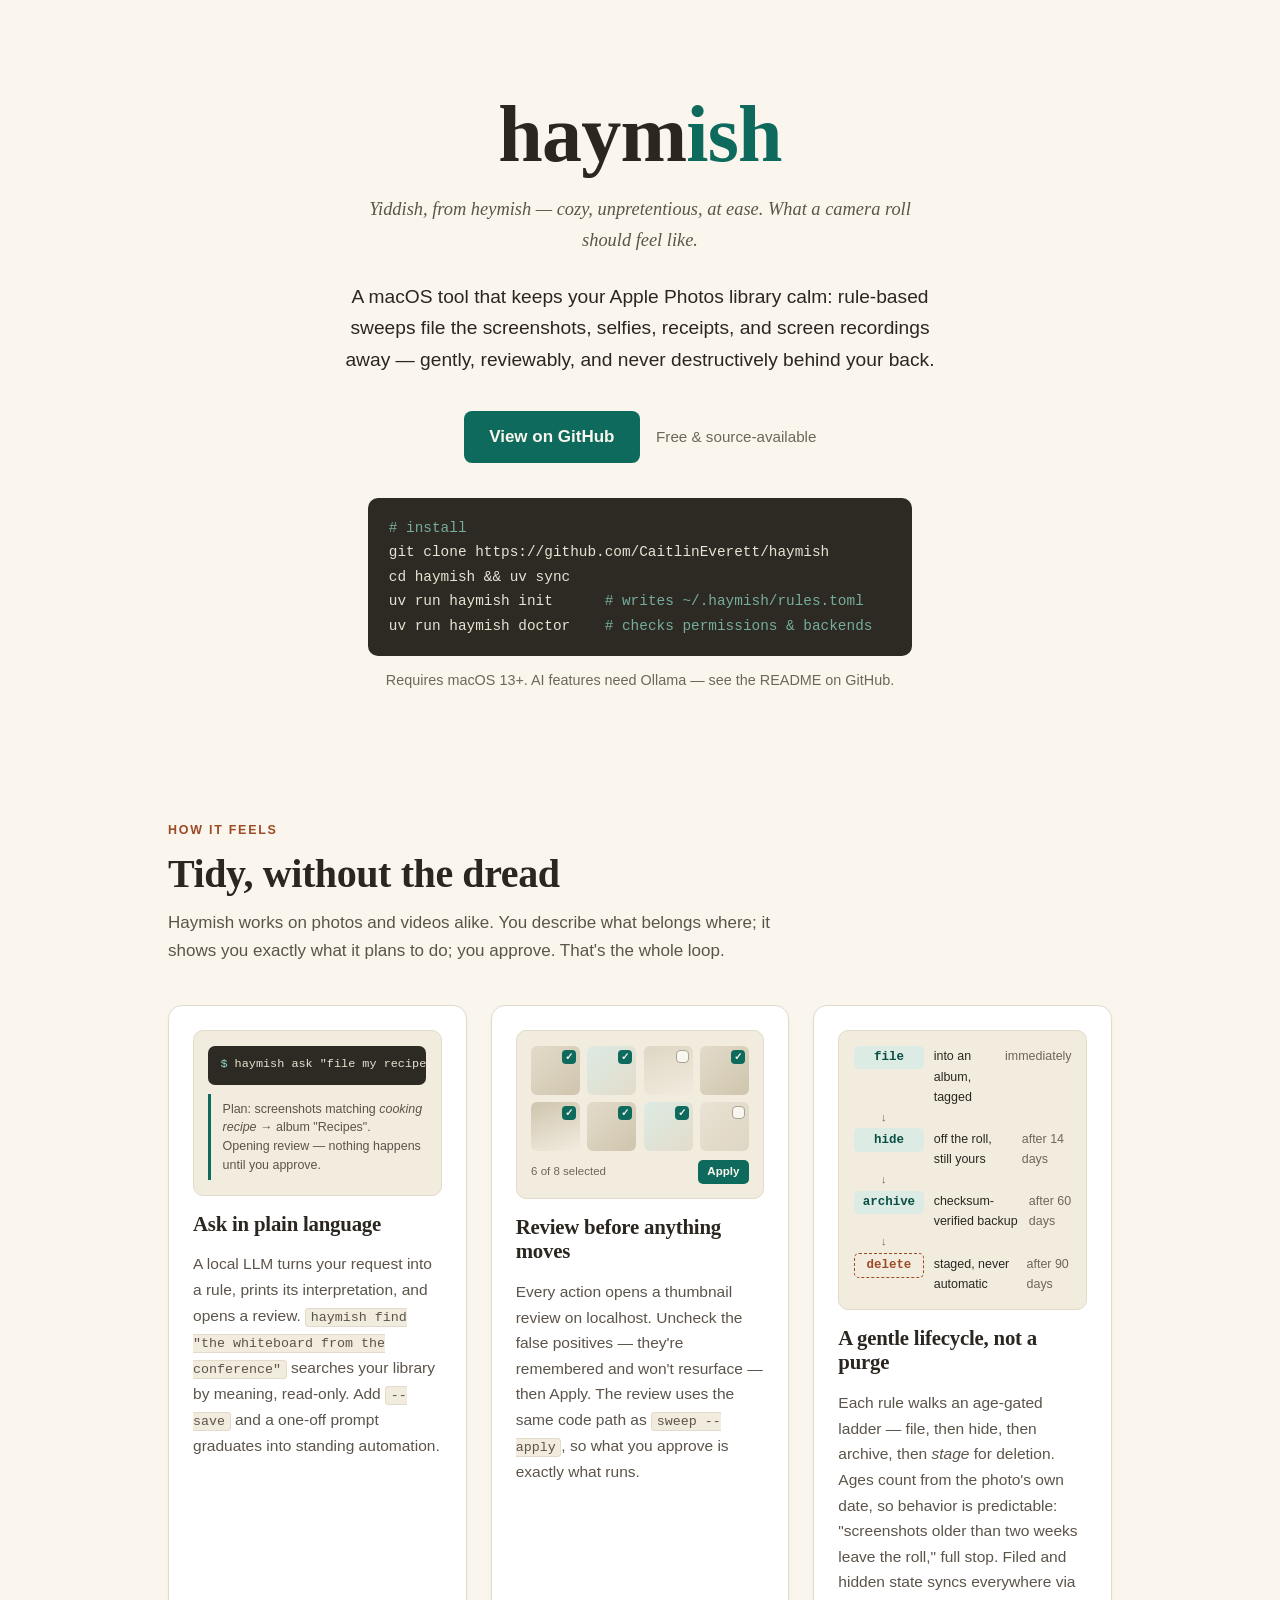
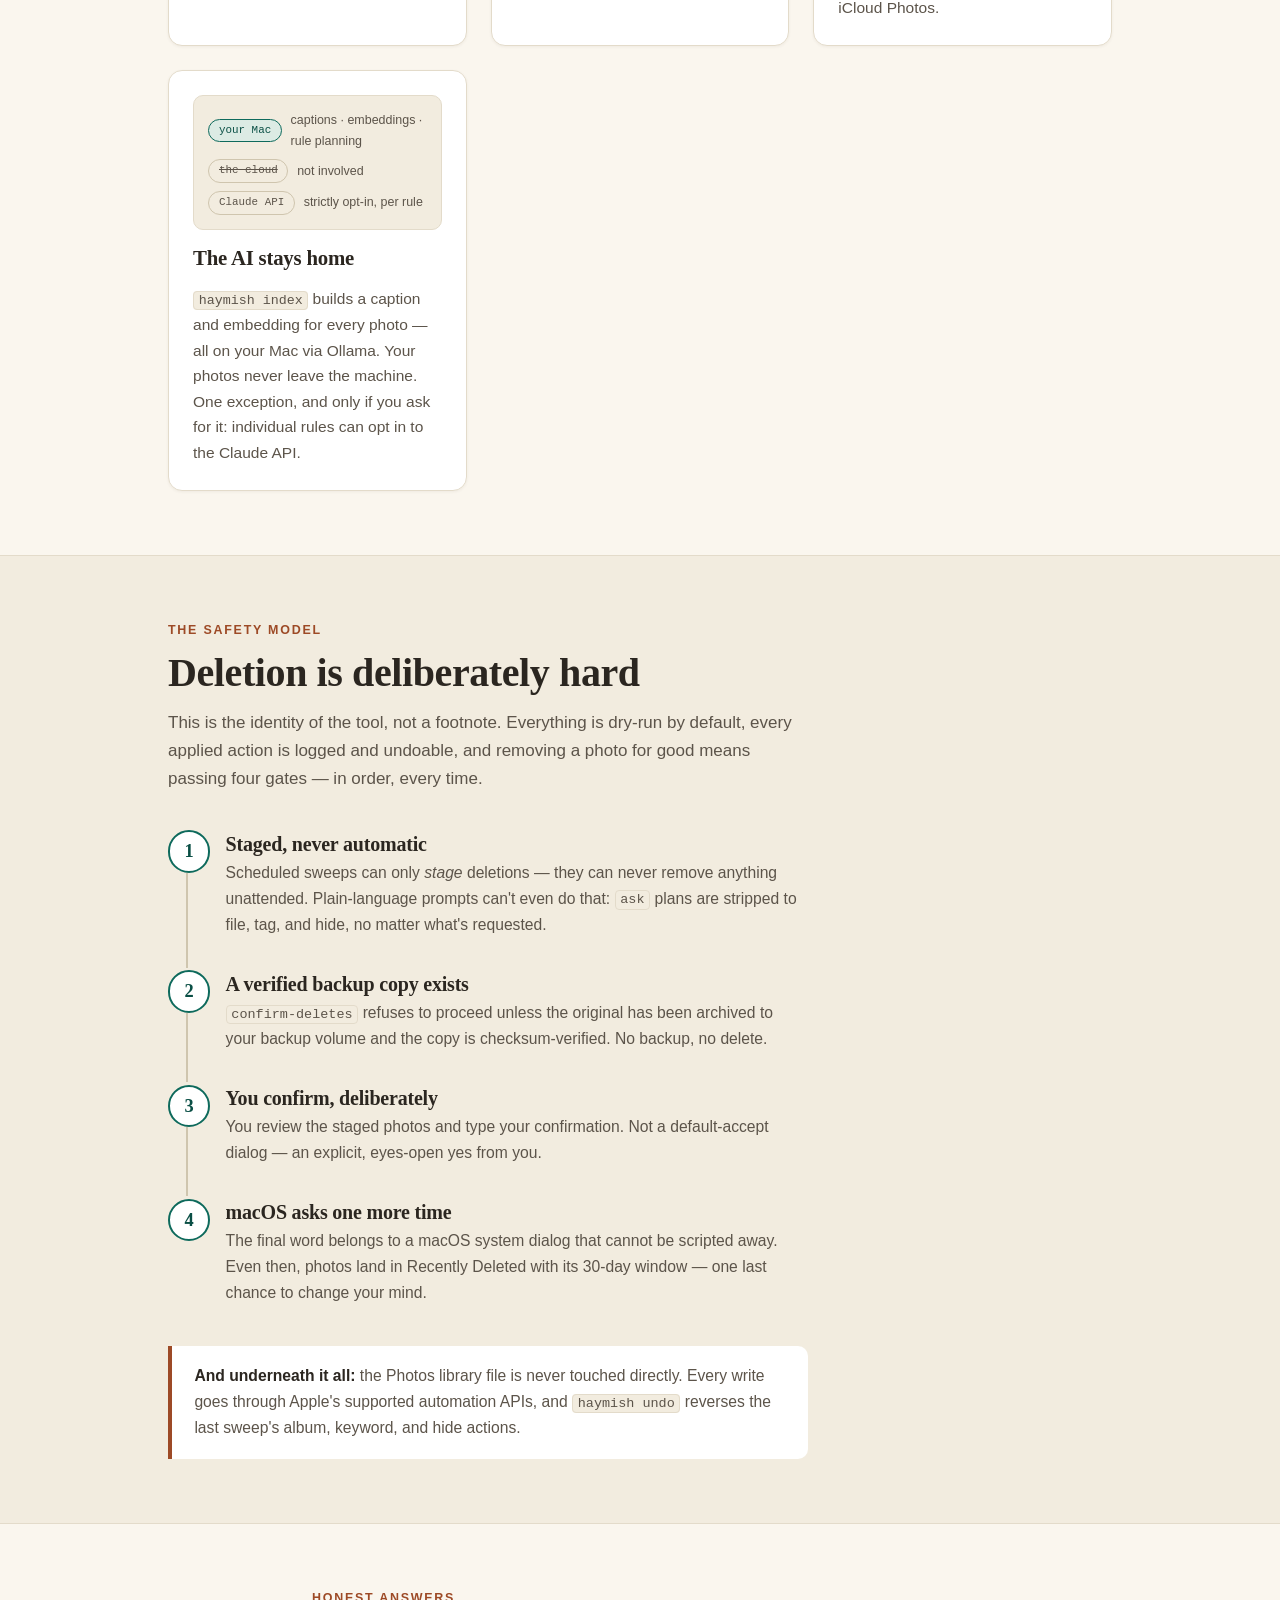
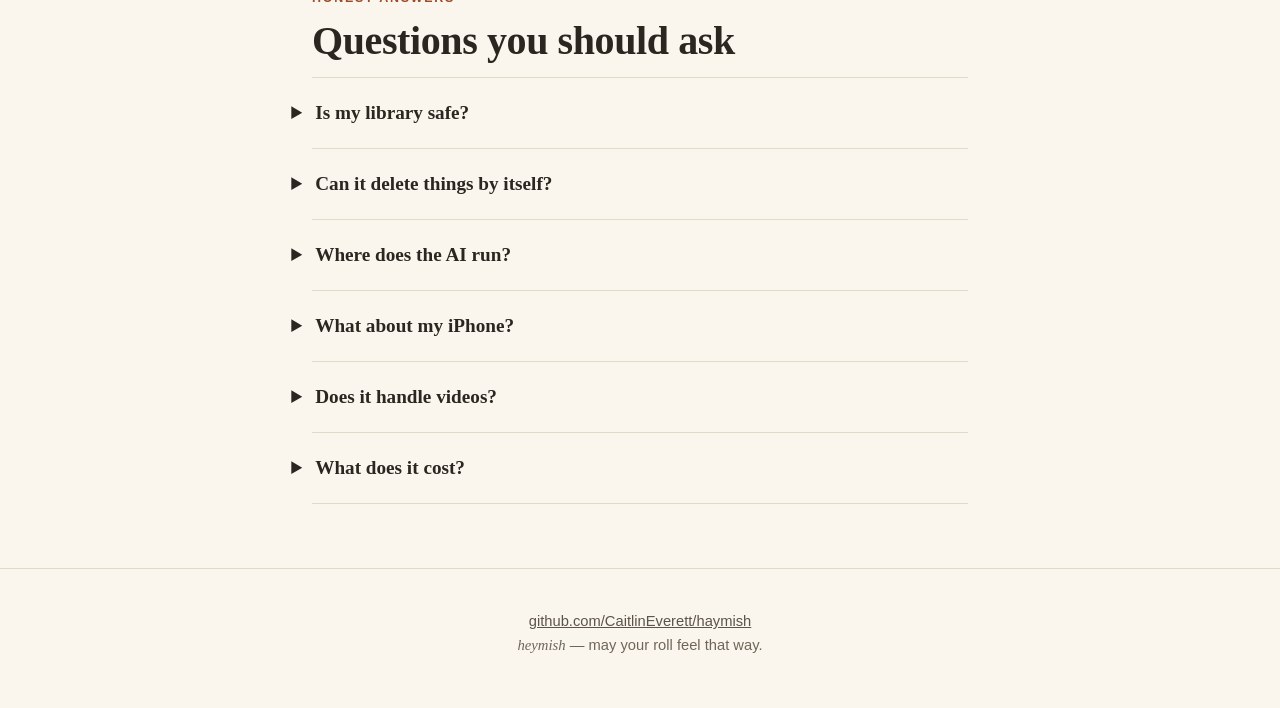
==== site/index.html @ 24013d5f "Add the dashboard daemon, MCP server, and marketing site - haymish serve: persistent localhost daemo" ====
<!DOCTYPE html>
<html lang="en">
<head>
<meta charset="utf-8">
<meta name="viewport" content="width=device-width, initial-scale=1">
<title>Haymish — a calm camera roll</title>
<meta name="description" content="Haymish is a macOS tool that keeps your Apple Photos camera roll feeling calm: rule-based sweeps, plain-language control, local AI, and deletion that is deliberately hard.">
<style>
:root {
  --paper: #faf6ee;
  --paper-raised: #ffffff;
  --paper-sunken: #f2ecdf;
  --ink: #2b2620;
  --ink-soft: #5c544a;
  --ink-faint: #6f6659;
  --accent: #0e6a5c;
  --accent-soft: #dcebe4;
  --accent-ink: #0a4f45;
  --clay: #9d4a26;
  --line: #e3dbca;
  --line-strong: #cfc5ae;
  --code-bg: #2d2a24;
  --code-ink: #e9e2d2;
  --code-accent: #8fd8c5;
  --serif: "Iowan Old Style", "Palatino Nova", Palatino, "Palatino Linotype", "Book Antiqua", Georgia, serif;
  --sans: -apple-system, BlinkMacSystemFont, "Segoe UI", "Helvetica Neue", Arial, sans-serif;
  --mono: ui-monospace, "SF Mono", Menlo, Consolas, monospace;
}
@media (prefers-color-scheme: dark) {
  :root {
    --paper: #211d17;
    --paper-raised: #2a251e;
    --paper-sunken: #1a1712;
    --ink: #ede5d6;
    --ink-soft: #c2b8a6;
    --ink-faint: #978d7d;
    --accent: #63c4ae;
    --accent-soft: #1e352e;
    --accent-ink: #8ad8c4;
    --clay: #de8a5f;
    --line: #3a342a;
    --line-strong: #4c453a;
    --code-bg: #17140f;
    --code-ink: #ddd5c4;
    --code-accent: #7fceba;
  }
}

* { margin: 0; padding: 0; box-sizing: border-box; }
html { scroll-behavior: smooth; }
@media (prefers-reduced-motion: reduce) {
  html { scroll-behavior: auto; }
  *, *::before, *::after { transition: none !important; animation: none !important; }
}
body {
  background: var(--paper);
  color: var(--ink);
  font-family: var(--sans);
  font-size: 1.0625rem;
  line-height: 1.65;
  -webkit-font-smoothing: antialiased;
}
h1, h2, h3 { font-family: var(--serif); font-weight: 600; line-height: 1.15; letter-spacing: -0.01em; }
a { color: var(--accent); }
a:hover { color: var(--accent-ink); }
code { font-family: var(--mono); font-size: 0.86em; }
p code, li code, dd code {
  background: var(--paper-sunken);
  border: 1px solid var(--line);
  border-radius: 4px;
  padding: 0.08em 0.35em;
}
.wrap { max-width: 62rem; margin: 0 auto; padding: 0 1.5rem; }
.narrow { max-width: 44rem; }

/* ---------- Hero ---------- */
.hero { padding: 5.5rem 0 4rem; text-align: center; }
.hero h1 {
  font-size: clamp(3rem, 9vw, 5rem);
  color: var(--ink);
}
.hero h1 .tail { color: var(--accent); }
.gloss {
  font-family: var(--serif);
  font-style: italic;
  color: var(--ink-soft);
  margin: 0.9rem auto 0;
  max-width: 34rem;
  font-size: 1.15rem;
}
.hero .what {
  margin: 1.6rem auto 0;
  max-width: 38rem;
  font-size: 1.2rem;
  color: var(--ink);
}
.cta-row {
  margin-top: 2.2rem;
  display: flex;
  gap: 1rem;
  justify-content: center;
  flex-wrap: wrap;
  align-items: center;
}
.btn {
  display: inline-block;
  background: var(--accent);
  color: var(--paper);
  font-weight: 600;
  text-decoration: none;
  padding: 0.75rem 1.6rem;
  border-radius: 8px;
  transition: background 0.15s ease;
}
.btn:hover { background: var(--accent-ink); color: var(--paper); }
@media (prefers-color-scheme: dark) {
  .btn { color: #10201b; }
  .btn:hover { color: #10201b; }
}
.hero .free-note { color: var(--ink-faint); font-size: 0.95rem; }
.install {
  margin: 2.2rem auto 0;
  max-width: 34rem;
  text-align: left;
  background: var(--code-bg);
  color: var(--code-ink);
  border-radius: 10px;
  padding: 1.1rem 1.3rem;
  overflow-x: auto;
}
.install code { font-size: 0.9rem; line-height: 1.7; display: block; white-space: pre; }
.install .c { color: var(--code-accent); opacity: 0.75; }
.reqs { margin-top: 0.8rem; color: var(--ink-faint); font-size: 0.9rem; }

/* ---------- Sections ---------- */
section { padding: 4rem 0; }
section + section { border-top: 1px solid var(--line); }
.kicker {
  font-family: var(--sans);
  text-transform: uppercase;
  letter-spacing: 0.14em;
  font-size: 0.78rem;
  font-weight: 700;
  color: var(--clay);
  margin-bottom: 0.6rem;
}
section > .wrap > h2 { font-size: clamp(1.8rem, 4.5vw, 2.5rem); margin-bottom: 0.8rem; }
.lede { color: var(--ink-soft); max-width: 40rem; margin-bottom: 2.5rem; }

/* ---------- Vignettes ---------- */
.vignettes {
  display: grid;
  grid-template-columns: repeat(auto-fit, minmax(17rem, 1fr));
  gap: 1.5rem;
}
.vignette {
  background: var(--paper-raised);
  border: 1px solid var(--line);
  border-radius: 14px;
  padding: 1.5rem;
  display: flex;
  flex-direction: column;
  gap: 1rem;
  box-shadow: 0 1px 3px rgba(60, 48, 30, 0.06);
}
.vignette h3 { font-size: 1.3rem; }
.vignette p { color: var(--ink-soft); font-size: 0.97rem; }
.mock {
  border: 1px solid var(--line);
  border-radius: 10px;
  background: var(--paper-sunken);
  padding: 0.9rem;
  font-size: 0.8rem;
}

/* mock: ask box */
.mock-ask .promptline {
  font-family: var(--mono);
  background: var(--code-bg);
  color: var(--code-ink);
  border-radius: 7px;
  padding: 0.6rem 0.75rem;
  font-size: 0.74rem;
  overflow-x: auto;
  white-space: nowrap;
}
.mock-ask .promptline .dollar { color: var(--code-accent); }
.mock-ask .plan {
  margin-top: 0.6rem;
  border-left: 3px solid var(--accent);
  padding: 0.35rem 0 0.35rem 0.7rem;
  color: var(--ink-soft);
  font-size: 0.78rem;
  line-height: 1.5;
}

/* mock: review grid */
.mock-grid { display: grid; grid-template-columns: repeat(4, 1fr); gap: 0.45rem; }
.thumb {
  aspect-ratio: 1;
  border-radius: 6px;
  position: relative;
  background: linear-gradient(135deg, var(--line) 0%, var(--line-strong) 100%);
}
.thumb.t2 { background: linear-gradient(135deg, var(--accent-soft), var(--line)); }
.thumb.t3 { background: linear-gradient(160deg, var(--line-strong), var(--paper-sunken)); }
.thumb::after {
  content: "✓";
  position: absolute;
  top: 4px; right: 4px;
  width: 14px; height: 14px;
  border-radius: 4px;
  background: var(--accent);
  color: var(--paper);
  font-size: 10px;
  line-height: 14px;
  text-align: center;
  font-weight: 700;
}
@media (prefers-color-scheme: dark) { .thumb::after { color: #10201b; } }
.thumb.unchecked { opacity: 0.55; }
.thumb.unchecked::after {
  content: "";
  background: var(--paper-raised);
  border: 1.5px solid var(--ink-faint);
  width: 11px; height: 11px;
}
.mock-review .applybar {
  margin-top: 0.55rem;
  display: flex;
  justify-content: space-between;
  align-items: center;
  color: var(--ink-faint);
  font-size: 0.72rem;
}
.mock-review .applybtn {
  background: var(--accent);
  color: var(--paper);
  border-radius: 5px;
  padding: 0.15rem 0.6rem;
  font-weight: 600;
}
@media (prefers-color-scheme: dark) { .mock-review .applybtn { color: #10201b; } }

/* mock: ladder */
.mock-ladder { display: flex; flex-direction: column; gap: 0.4rem; }
.rung {
  display: flex;
  align-items: baseline;
  gap: 0.6rem;
  font-size: 0.78rem;
}
.rung .stage {
  font-family: var(--mono);
  font-weight: 700;
  color: var(--accent-ink);
  background: var(--accent-soft);
  border-radius: 5px;
  padding: 0.08rem 0.5rem;
  min-width: 4.4rem;
  text-align: center;
}
.rung.last .stage { color: var(--clay); background: transparent; border: 1px dashed var(--clay); }
.rung .when { color: var(--ink-faint); }
.rung-arrow { color: var(--ink-faint); padding-left: 1.7rem; font-size: 0.7rem; line-height: 0.7; }

/* mock: local AI */
.mock-local { display: flex; flex-direction: column; gap: 0.5rem; align-items: stretch; }
.laptop-line {
  display: flex; align-items: center; gap: 0.55rem;
  font-size: 0.78rem; color: var(--ink-soft);
}
.chip {
  font-family: var(--mono);
  font-size: 0.68rem;
  border-radius: 999px;
  padding: 0.12rem 0.6rem;
  border: 1px solid var(--line-strong);
  color: var(--ink-soft);
  white-space: nowrap;
}
.chip.on { border-color: var(--accent); color: var(--accent-ink); background: var(--accent-soft); }
.chip.off { text-decoration: line-through; color: var(--ink-soft); }

/* ---------- Safety stepper ---------- */
.safety { background: var(--paper-sunken); }
.stepper { list-style: none; counter-reset: gate; margin-top: 2.5rem; }
.stepper li {
  counter-increment: gate;
  position: relative;
  padding: 0 0 2.2rem 3.6rem;
}
.stepper li:last-child { padding-bottom: 0; }
.stepper li::before {
  content: counter(gate);
  position: absolute;
  left: 0; top: -0.15rem;
  width: 2.4rem; height: 2.4rem;
  border-radius: 50%;
  background: var(--paper-raised);
  border: 2px solid var(--accent);
  color: var(--accent-ink);
  font-family: var(--serif);
  font-weight: 700;
  font-size: 1.15rem;
  display: flex;
  align-items: center;
  justify-content: center;
}
.stepper li::after {
  content: "";
  position: absolute;
  left: calc(1.2rem - 1px);
  top: 2.5rem;
  bottom: 0.3rem;
  width: 2px;
  background: var(--line-strong);
}
.stepper li:last-child::after { display: none; }
.stepper h3 { font-size: 1.25rem; margin-bottom: 0.25rem; }
.stepper p { color: var(--ink-soft); max-width: 36rem; font-size: 0.98rem; }
.safety .coda {
  margin-top: 2.5rem;
  padding: 1.1rem 1.4rem;
  border-left: 4px solid var(--clay);
  background: var(--paper-raised);
  border-radius: 0 10px 10px 0;
  max-width: 40rem;
  color: var(--ink-soft);
  font-size: 0.98rem;
}
.safety .coda strong { color: var(--ink); }

/* ---------- FAQ ---------- */
.faq details {
  border-bottom: 1px solid var(--line);
  padding: 0.4rem 0;
}
.faq details:first-of-type { border-top: 1px solid var(--line); }
.faq summary {
  cursor: pointer;
  font-family: var(--serif);
  font-size: 1.2rem;
  font-weight: 600;
  padding: 0.8rem 0.2rem;
  list-style-position: outside;
}
.faq summary:hover { color: var(--accent-ink); }
.faq details p {
  padding: 0 0.2rem 1.1rem;
  color: var(--ink-soft);
  max-width: 40rem;
}
.faq .yesno { font-weight: 700; color: var(--accent-ink); }
.faq .no { color: var(--clay); }

/* ---------- Footer ---------- */
footer {
  border-top: 1px solid var(--line);
  padding: 2.5rem 0 3rem;
  text-align: center;
  color: var(--ink-faint);
  font-size: 0.92rem;
}
footer a { color: var(--ink-soft); }
footer .word { font-family: var(--serif); font-style: italic; }
</style>
</head>
<body>

<header class="hero">
  <div class="wrap">
    <h1>haym<span class="tail">ish</span></h1>
    <p class="gloss">Yiddish, from <em>heymish</em> — cozy, unpretentious, at&nbsp;ease. What a camera roll should feel like.</p>
    <p class="what">A macOS tool that keeps your Apple Photos library calm: rule-based sweeps file the screenshots, selfies, receipts, and screen recordings away — gently, reviewably, and never destructively behind your back.</p>
    <div class="cta-row">
      <a class="btn" href="https://github.com/CaitlinEverett/haymish">View on GitHub</a>
      <span class="free-note">Free &amp; source-available</span>
    </div>
    <div class="install" role="figure" aria-label="Install commands">
      <code><span class="c"># install</span>
git clone https://github.com/CaitlinEverett/haymish
cd haymish &amp;&amp; uv sync
uv run haymish init      <span class="c"># writes ~/.haymish/rules.toml</span>
uv run haymish doctor    <span class="c"># checks permissions &amp; backends</span></code>
    </div>
    <p class="reqs">Requires macOS 13+. AI features need Ollama — see the README on GitHub.</p>
  </div>
</header>

<main>

<section id="how-it-feels">
  <div class="wrap">
    <p class="kicker">How it feels</p>
    <h2>Tidy, without the dread</h2>
    <p class="lede">Haymish works on photos and videos alike. You describe what belongs where; it shows you exactly what it plans to do; you approve. That's the whole loop.</p>
    <div class="vignettes">

      <article class="vignette">
        <div class="mock mock-ask" aria-hidden="true">
          <div class="promptline"><span class="dollar">$</span> haymish ask "file my recipe screenshots into Recipes"</div>
          <div class="plan">Plan: screenshots matching <em>cooking recipe</em> → album "Recipes".<br>Opening review — nothing happens until you approve.</div>
        </div>
        <h3>Ask in plain language</h3>
        <p>A local LLM turns your request into a rule, prints its interpretation, and opens a review. <code>haymish find "the whiteboard from the conference"</code> searches your library by meaning, read-only. Add <code>--save</code> and a one-off prompt graduates into standing automation.</p>
      </article>

      <article class="vignette">
        <div class="mock mock-review" aria-hidden="true">
          <div class="mock-grid">
            <div class="thumb"></div><div class="thumb t2"></div><div class="thumb t3 unchecked"></div><div class="thumb"></div>
            <div class="thumb t3"></div><div class="thumb"></div><div class="thumb t2"></div><div class="thumb unchecked"></div>
          </div>
          <div class="applybar"><span>6 of 8 selected</span><span class="applybtn">Apply</span></div>
        </div>
        <h3>Review before anything moves</h3>
        <p>Every action opens a thumbnail review on localhost. Uncheck the false positives — they're remembered and won't resurface — then Apply. The review uses the same code path as <code>sweep --apply</code>, so what you approve is exactly what runs.</p>
      </article>

      <article class="vignette">
        <div class="mock mock-ladder" aria-hidden="true">
          <div class="rung"><span class="stage">file</span><span>into an album, tagged</span><span class="when">immediately</span></div>
          <div class="rung-arrow">↓</div>
          <div class="rung"><span class="stage">hide</span><span>off the roll, still yours</span><span class="when">after 14 days</span></div>
          <div class="rung-arrow">↓</div>
          <div class="rung"><span class="stage">archive</span><span>checksum-verified backup</span><span class="when">after 60 days</span></div>
          <div class="rung-arrow">↓</div>
          <div class="rung last"><span class="stage">delete</span><span>staged, never automatic</span><span class="when">after 90 days</span></div>
        </div>
        <h3>A gentle lifecycle, not a purge</h3>
        <p>Each rule walks an age-gated ladder — file, then hide, then archive, then <em>stage</em> for deletion. Ages count from the photo's own date, so behavior is predictable: "screenshots older than two weeks leave the roll," full stop. Filed and hidden state syncs everywhere via iCloud Photos.</p>
      </article>

      <article class="vignette">
        <div class="mock mock-local" aria-hidden="true">
          <div class="laptop-line"><span class="chip on">your Mac</span><span>captions · embeddings · rule planning</span></div>
          <div class="laptop-line"><span class="chip off">the cloud</span><span>not involved</span></div>
          <div class="laptop-line"><span class="chip">Claude API</span><span>strictly opt-in, per rule</span></div>
        </div>
        <h3>The AI stays home</h3>
        <p><code>haymish index</code> builds a caption and embedding for every photo — all on your Mac via Ollama. Your photos never leave the machine. One exception, and only if you ask for it: individual rules can opt in to the Claude API.</p>
      </article>

    </div>
  </div>
</section>

<section class="safety" id="safety">
  <div class="wrap">
    <p class="kicker">The safety model</p>
    <h2>Deletion is deliberately hard</h2>
    <p class="lede">This is the identity of the tool, not a footnote. Everything is dry-run by default, every applied action is logged and undoable, and removing a photo for good means passing four gates — in order, every time.</p>
    <ol class="stepper">
      <li>
        <h3>Staged, never automatic</h3>
        <p>Scheduled sweeps can only <em>stage</em> deletions — they can never remove anything unattended. Plain-language prompts can't even do that: <code>ask</code> plans are stripped to file, tag, and hide, no matter what's requested.</p>
      </li>
      <li>
        <h3>A verified backup copy exists</h3>
        <p><code>confirm-deletes</code> refuses to proceed unless the original has been archived to your backup volume and the copy is checksum-verified. No backup, no delete.</p>
      </li>
      <li>
        <h3>You confirm, deliberately</h3>
        <p>You review the staged photos and type your confirmation. Not a default-accept dialog — an explicit, eyes-open yes from you.</p>
      </li>
      <li>
        <h3>macOS asks one more time</h3>
        <p>The final word belongs to a macOS system dialog that cannot be scripted away. Even then, photos land in Recently Deleted with its 30-day window — one last chance to change your mind.</p>
      </li>
    </ol>
    <p class="coda"><strong>And underneath it all:</strong> the Photos library file is never touched directly. Every write goes through Apple's supported automation APIs, and <code>haymish undo</code> reverses the last sweep's album, keyword, and hide actions.</p>
  </div>
</section>

<section class="faq" id="faq">
  <div class="wrap narrow">
    <p class="kicker">Honest answers</p>
    <h2>Questions you should ask</h2>
    <details>
      <summary>Is my library safe?</summary>
      <p><span class="yesno">Yes.</span> Haymish never touches the Photos library file directly — all writes go through Apple's supported automation APIs. Everything is dry-run by default, every applied action is logged, and album, keyword, and hide actions are reversible with <code>haymish undo</code>. Deletion sits behind the four gates above.</p>
    </details>
    <details>
      <summary>Can it delete things by itself?</summary>
      <p><span class="yesno no">No.</span> Scheduled sweeps only stage deletions. Nothing is removed until you run <code>confirm-deletes</code>, which requires a checksum-verified backup copy, your typed confirmation, and macOS's own system dialog. Prompts can never delete at all.</p>
    </details>
    <details>
      <summary>Where does the AI run?</summary>
      <p>On your Mac, via Ollama — captions, embeddings, semantic search, and the planner behind <code>ask</code> all run locally. Your photos never leave the machine. The Claude API is available as a strictly per-rule opt-in; nothing uses it unless you say so in <code>rules.toml</code>.</p>
    </details>
    <details>
      <summary>What about my iPhone?</summary>
      <p>Haymish runs on your Mac, but its actions — albums, keywords, hidden state — sync everywhere through iCloud Photos. Sweep on the Mac; the calm roll shows up on your phone.</p>
    </details>
    <details>
      <summary>Does it handle videos?</summary>
      <p><span class="yesno">Yes.</span> Rules can target videos and screen recordings directly, the AI index captions each video's poster frame so <code>find</code> and <code>ask</code> see them, and every action — file, hide, archive, delete — works on videos the same as photos.</p>
    </details>
    <details>
      <summary>What does it cost?</summary>
      <p>Nothing. It's free, and the source is on <a href="https://github.com/CaitlinEverett/haymish">GitHub</a>.</p>
    </details>
  </div>
</section>

</main>

<footer>
  <div class="wrap">
    <p><a href="https://github.com/CaitlinEverett/haymish">github.com/CaitlinEverett/haymish</a></p>
    <p><span class="word">heymish</span> — may your roll feel that way.</p>
  </div>
</footer>

</body>
</html>
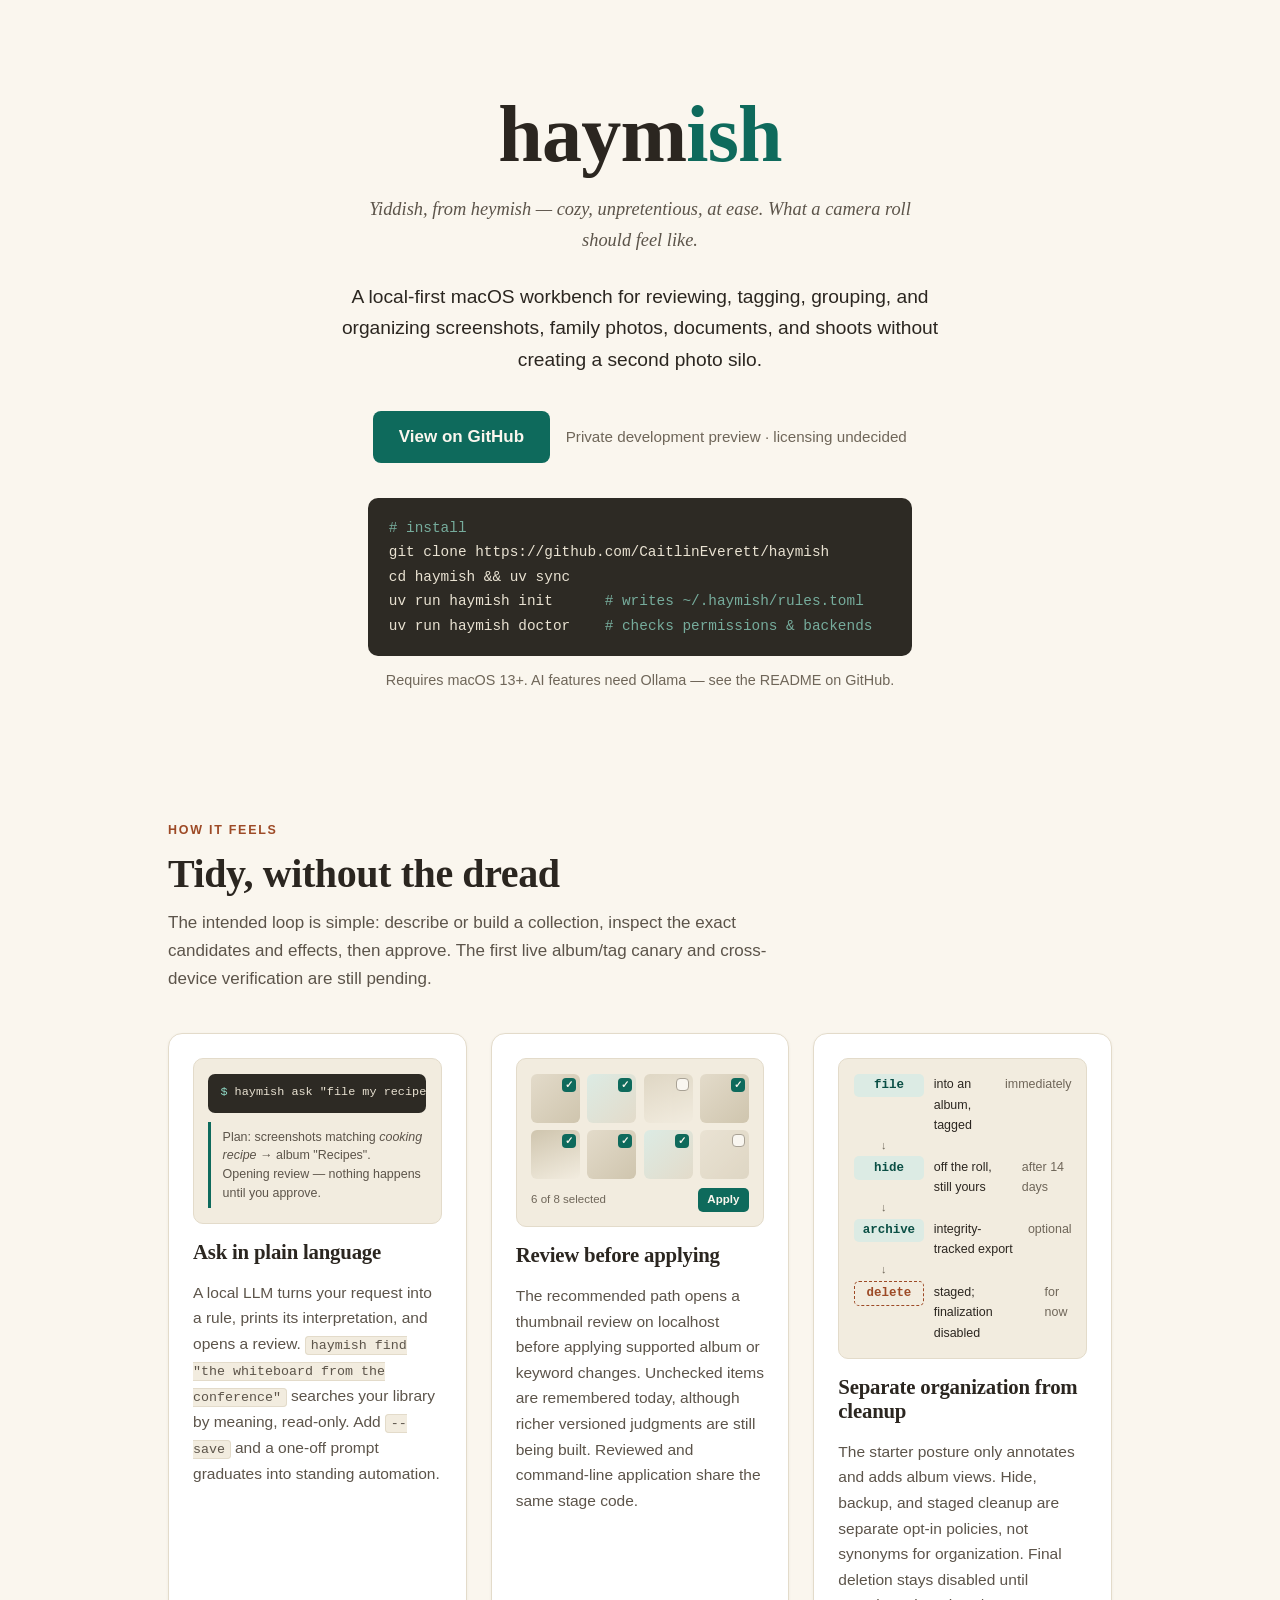
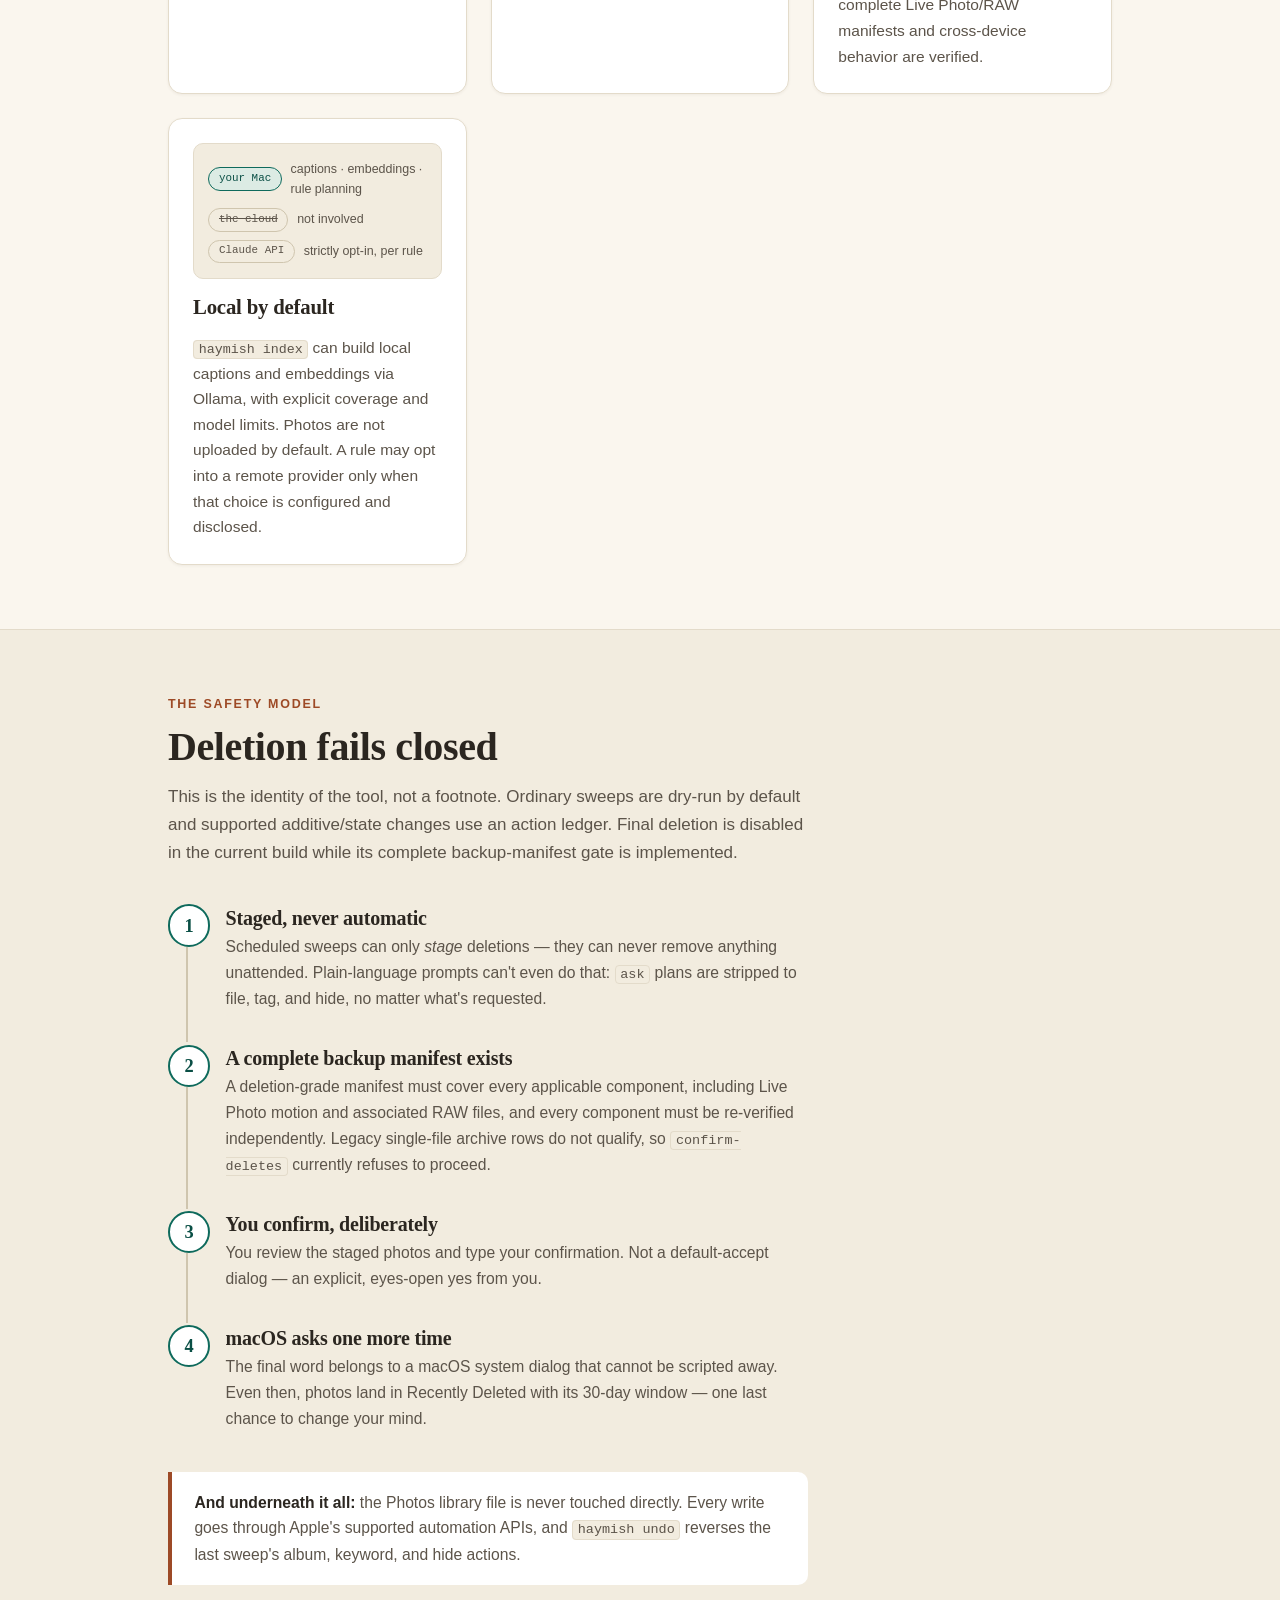
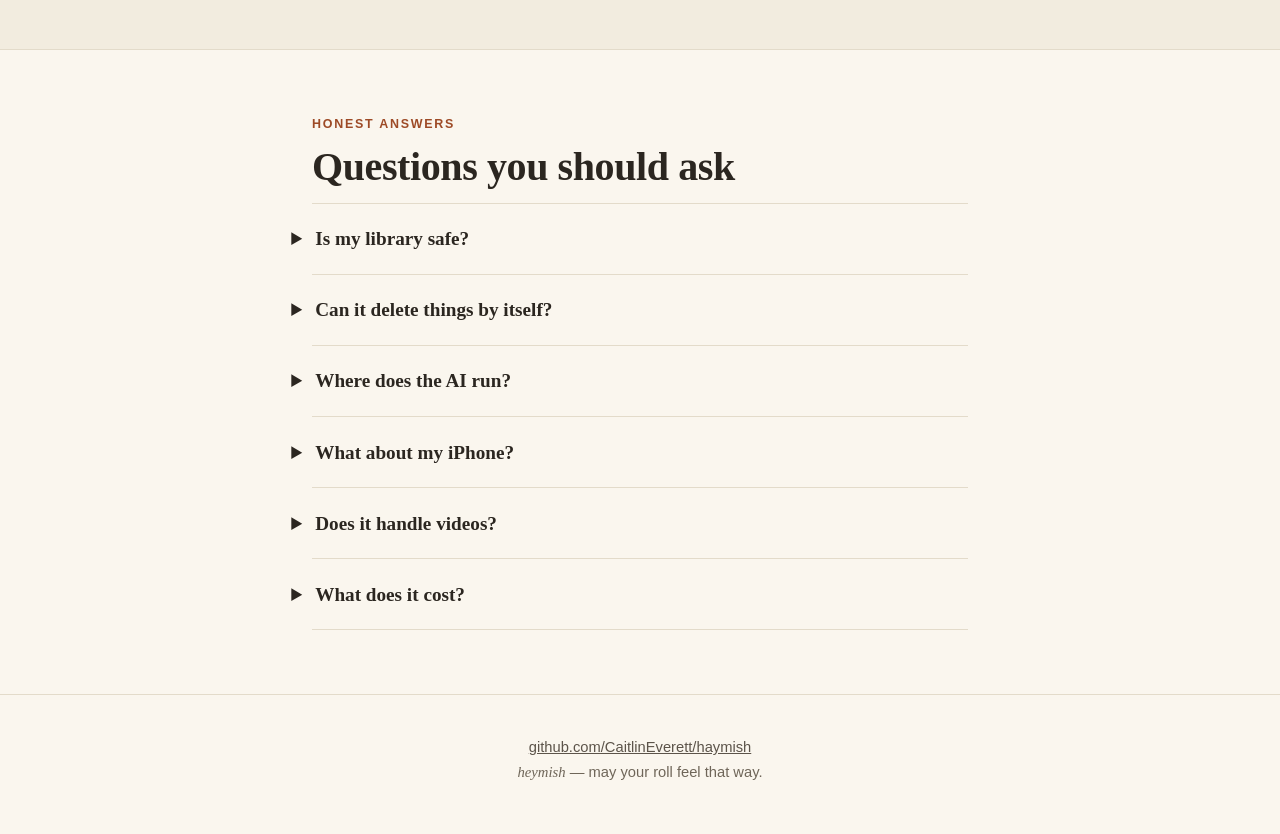
==== commit 2302e93f: "checkpoint before checking out main" ====
--- a/site/index.html
+++ b/site/index.html
@@ -4,7 +4,7 @@
 <meta charset="utf-8">
 <meta name="viewport" content="width=device-width, initial-scale=1">
 <title>Haymish — a calm camera roll</title>
-<meta name="description" content="Haymish is a macOS tool that keeps your Apple Photos camera roll feeling calm: rule-based sweeps, plain-language control, local AI, and deletion that is deliberately hard.">
+<meta name="description" content="Haymish is a local-first, review-first macOS workbench for tagging, grouping, and organizing Apple Photos. Private development preview; final deletion is disabled.">
 <style>
 :root {
   --paper: #faf6ee;
@@ -372,10 +372,10 @@
   <div class="wrap">
     <h1>haym<span class="tail">ish</span></h1>
     <p class="gloss">Yiddish, from <em>heymish</em> — cozy, unpretentious, at&nbsp;ease. What a camera roll should feel like.</p>
-    <p class="what">A macOS tool that keeps your Apple Photos library calm: rule-based sweeps file the screenshots, selfies, receipts, and screen recordings away — gently, reviewably, and never destructively behind your back.</p>
+    <p class="what">A local-first macOS workbench for reviewing, tagging, grouping, and organizing screenshots, family photos, documents, and shoots without creating a second photo silo.</p>
     <div class="cta-row">
       <a class="btn" href="https://github.com/CaitlinEverett/haymish">View on GitHub</a>
-      <span class="free-note">Free &amp; source-available</span>
+      <span class="free-note">Private development preview · licensing undecided</span>
     </div>
     <div class="install" role="figure" aria-label="Install commands">
       <code><span class="c"># install</span>
@@ -394,7 +394,7 @@
   <div class="wrap">
     <p class="kicker">How it feels</p>
     <h2>Tidy, without the dread</h2>
-    <p class="lede">Haymish works on photos and videos alike. You describe what belongs where; it shows you exactly what it plans to do; you approve. That's the whole loop.</p>
+    <p class="lede">The intended loop is simple: describe or build a collection, inspect the exact candidates and effects, then approve. The first live album/tag canary and cross-device verification are still pending.</p>
     <div class="vignettes">
 
       <article class="vignette">
@@ -414,8 +414,8 @@
           </div>
           <div class="applybar"><span>6 of 8 selected</span><span class="applybtn">Apply</span></div>
         </div>
-        <h3>Review before anything moves</h3>
-        <p>Every action opens a thumbnail review on localhost. Uncheck the false positives — they're remembered and won't resurface — then Apply. The review uses the same code path as <code>sweep --apply</code>, so what you approve is exactly what runs.</p>
+        <h3>Review before applying</h3>
+        <p>The recommended path opens a thumbnail review on localhost before applying supported album or keyword changes. Unchecked items are remembered today, although richer versioned judgments are still being built. Reviewed and command-line application share the same stage code.</p>
       </article>
 
       <article class="vignette">
@@ -424,12 +424,12 @@
           <div class="rung-arrow">↓</div>
           <div class="rung"><span class="stage">hide</span><span>off the roll, still yours</span><span class="when">after 14 days</span></div>
           <div class="rung-arrow">↓</div>
-          <div class="rung"><span class="stage">archive</span><span>checksum-verified backup</span><span class="when">after 60 days</span></div>
+          <div class="rung"><span class="stage">archive</span><span>integrity-tracked export</span><span class="when">optional</span></div>
           <div class="rung-arrow">↓</div>
-          <div class="rung last"><span class="stage">delete</span><span>staged, never automatic</span><span class="when">after 90 days</span></div>
+          <div class="rung last"><span class="stage">delete</span><span>staged; finalization disabled</span><span class="when">for now</span></div>
         </div>
-        <h3>A gentle lifecycle, not a purge</h3>
-        <p>Each rule walks an age-gated ladder — file, then hide, then archive, then <em>stage</em> for deletion. Ages count from the photo's own date, so behavior is predictable: "screenshots older than two weeks leave the roll," full stop. Filed and hidden state syncs everywhere via iCloud Photos.</p>
+        <h3>Separate organization from cleanup</h3>
+        <p>The starter posture only annotates and adds album views. Hide, backup, and staged cleanup are separate opt-in policies, not synonyms for organization. Final deletion stays disabled until complete Live Photo/RAW manifests and cross-device behavior are verified.</p>
       </article>
 
       <article class="vignette">
@@ -438,8 +438,8 @@
           <div class="laptop-line"><span class="chip off">the cloud</span><span>not involved</span></div>
           <div class="laptop-line"><span class="chip">Claude API</span><span>strictly opt-in, per rule</span></div>
         </div>
-        <h3>The AI stays home</h3>
-        <p><code>haymish index</code> builds a caption and embedding for every photo — all on your Mac via Ollama. Your photos never leave the machine. One exception, and only if you ask for it: individual rules can opt in to the Claude API.</p>
+        <h3>Local by default</h3>
+        <p><code>haymish index</code> can build local captions and embeddings via Ollama, with explicit coverage and model limits. Photos are not uploaded by default. A rule may opt into a remote provider only when that choice is configured and disclosed.</p>
       </article>
 
     </div>
@@ -449,16 +449,16 @@
 <section class="safety" id="safety">
   <div class="wrap">
     <p class="kicker">The safety model</p>
-    <h2>Deletion is deliberately hard</h2>
-    <p class="lede">This is the identity of the tool, not a footnote. Everything is dry-run by default, every applied action is logged and undoable, and removing a photo for good means passing four gates — in order, every time.</p>
+    <h2>Deletion fails closed</h2>
+    <p class="lede">This is the identity of the tool, not a footnote. Ordinary sweeps are dry-run by default and supported additive/state changes use an action ledger. Final deletion is disabled in the current build while its complete backup-manifest gate is implemented.</p>
     <ol class="stepper">
       <li>
         <h3>Staged, never automatic</h3>
         <p>Scheduled sweeps can only <em>stage</em> deletions — they can never remove anything unattended. Plain-language prompts can't even do that: <code>ask</code> plans are stripped to file, tag, and hide, no matter what's requested.</p>
       </li>
       <li>
-        <h3>A verified backup copy exists</h3>
-        <p><code>confirm-deletes</code> refuses to proceed unless the original has been archived to your backup volume and the copy is checksum-verified. No backup, no delete.</p>
+        <h3>A complete backup manifest exists</h3>
+        <p>A deletion-grade manifest must cover every applicable component, including Live Photo motion and associated RAW files, and every component must be re-verified independently. Legacy single-file archive rows do not qualify, so <code>confirm-deletes</code> currently refuses to proceed.</p>
       </li>
       <li>
         <h3>You confirm, deliberately</h3>
@@ -479,11 +479,11 @@
     <h2>Questions you should ask</h2>
     <details>
       <summary>Is my library safe?</summary>
-      <p><span class="yesno">Yes.</span> Haymish never touches the Photos library file directly — all writes go through Apple's supported automation APIs. Everything is dry-run by default, every applied action is logged, and album, keyword, and hide actions are reversible with <code>haymish undo</code>. Deletion sits behind the four gates above.</p>
+      <p><span class="yesno">Safety is the gate, not a claim.</span> Haymish never writes directly to the Photos database; supported mutations go through Apple automation APIs. Automated tests are isolated, final deletion is disabled, and the first real album/tag canary plus verified undo still need live validation before broader trust claims.</p>
     </details>
     <details>
       <summary>Can it delete things by itself?</summary>
-      <p><span class="yesno no">No.</span> Scheduled sweeps only stage deletions. Nothing is removed until you run <code>confirm-deletes</code>, which requires a checksum-verified backup copy, your typed confirmation, and macOS's own system dialog. Prompts can never delete at all.</p>
+      <p><span class="yesno no">No.</span> Scheduled work can only stage reviewed candidates, and the current build cannot finalize them at all. Re-enabling <code>confirm-deletes</code> requires complete manifests first; typed confirmation and macOS's own dialog remain additional mandatory gates. Prompts can never finalize deletion.</p>
     </details>
     <details>
       <summary>Where does the AI run?</summary>
@@ -491,15 +491,15 @@
     </details>
     <details>
       <summary>What about my iPhone?</summary>
-      <p>Haymish runs on your Mac, but its actions — albums, keywords, hidden state — sync everywhere through iCloud Photos. Sweep on the Mac; the calm roll shows up on your phone.</p>
+      <p>Haymish writes Photos-native albums, keywords, and supported state on the Mac so it does not create a second photo silo. Exact iCloud/iPhone results still need live canary verification and may depend on Apple's sync behavior.</p>
     </details>
     <details>
       <summary>Does it handle videos?</summary>
-      <p><span class="yesno">Yes.</span> Rules can target videos and screen recordings directly, the AI index captions each video's poster frame so <code>find</code> and <code>ask</code> see them, and every action — file, hide, archive, delete — works on videos the same as photos.</p>
+      <p>Rules can target videos and screen recordings, and the index can use a local poster-frame derivative. Album/keyword behavior still needs live canary validation; complete backup and deletion parity is not claimed yet.</p>
     </details>
     <details>
       <summary>What does it cost?</summary>
-      <p>Nothing. It's free, and the source is on <a href="https://github.com/CaitlinEverett/haymish">GitHub</a>.</p>
+      <p>Pricing and licensing are not decided. The repository is public but currently unlicensed; private pilots will test a generous trust-floor core plus paid Personal/Studio craft before any launch promise.</p>
     </details>
   </div>
 </section>
